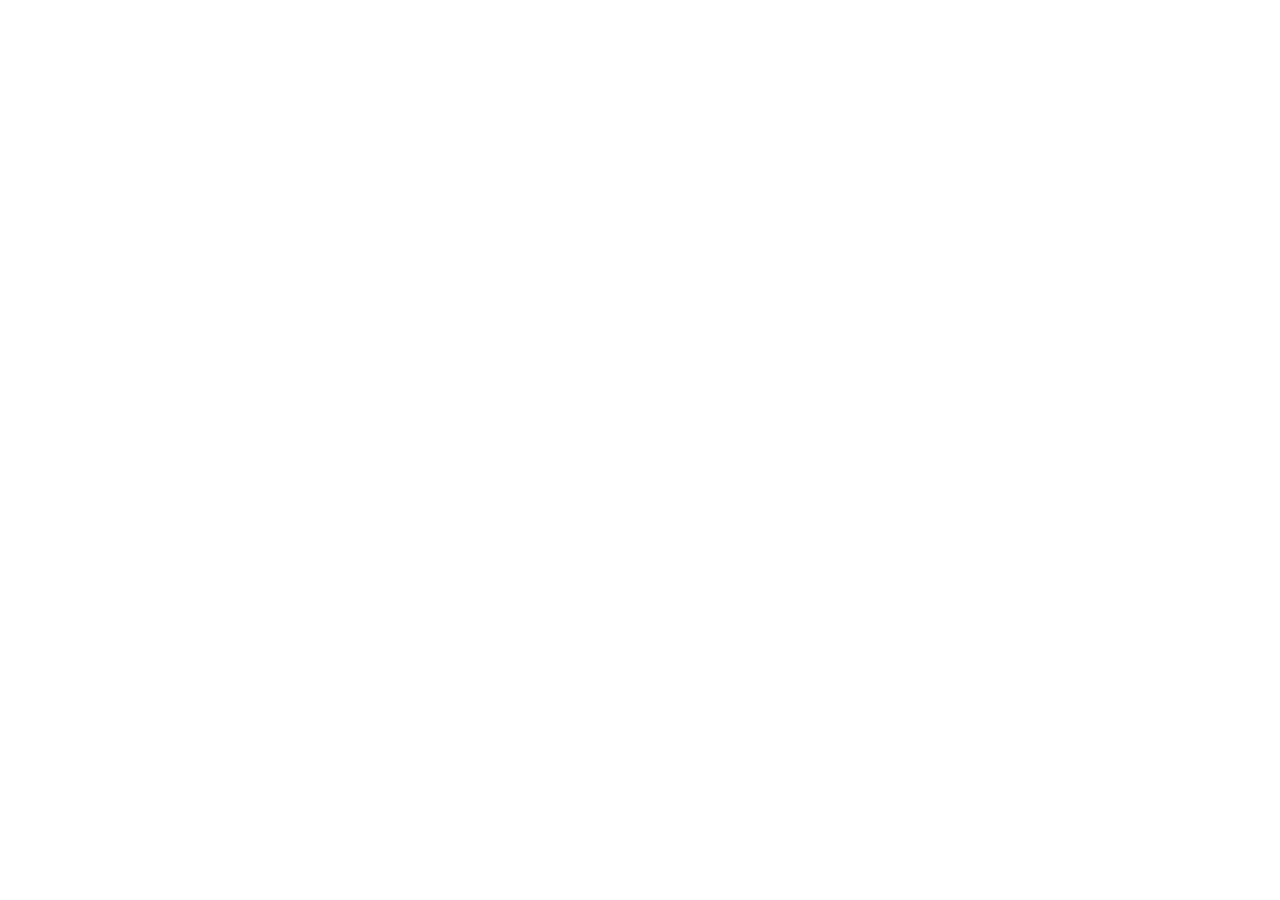
==== eventFlow/index.html @ 024bd6c7 "first commit" ====
<!DOCTYPE html>
 <html lang="en">
 <head>
    <meta charset="UTF-8">
    <meta name="viewport" content="width=device-width, initial-scale=1.0">
    <title>Document</title>
 </head>
 <body>
    
 </body>
 </html>
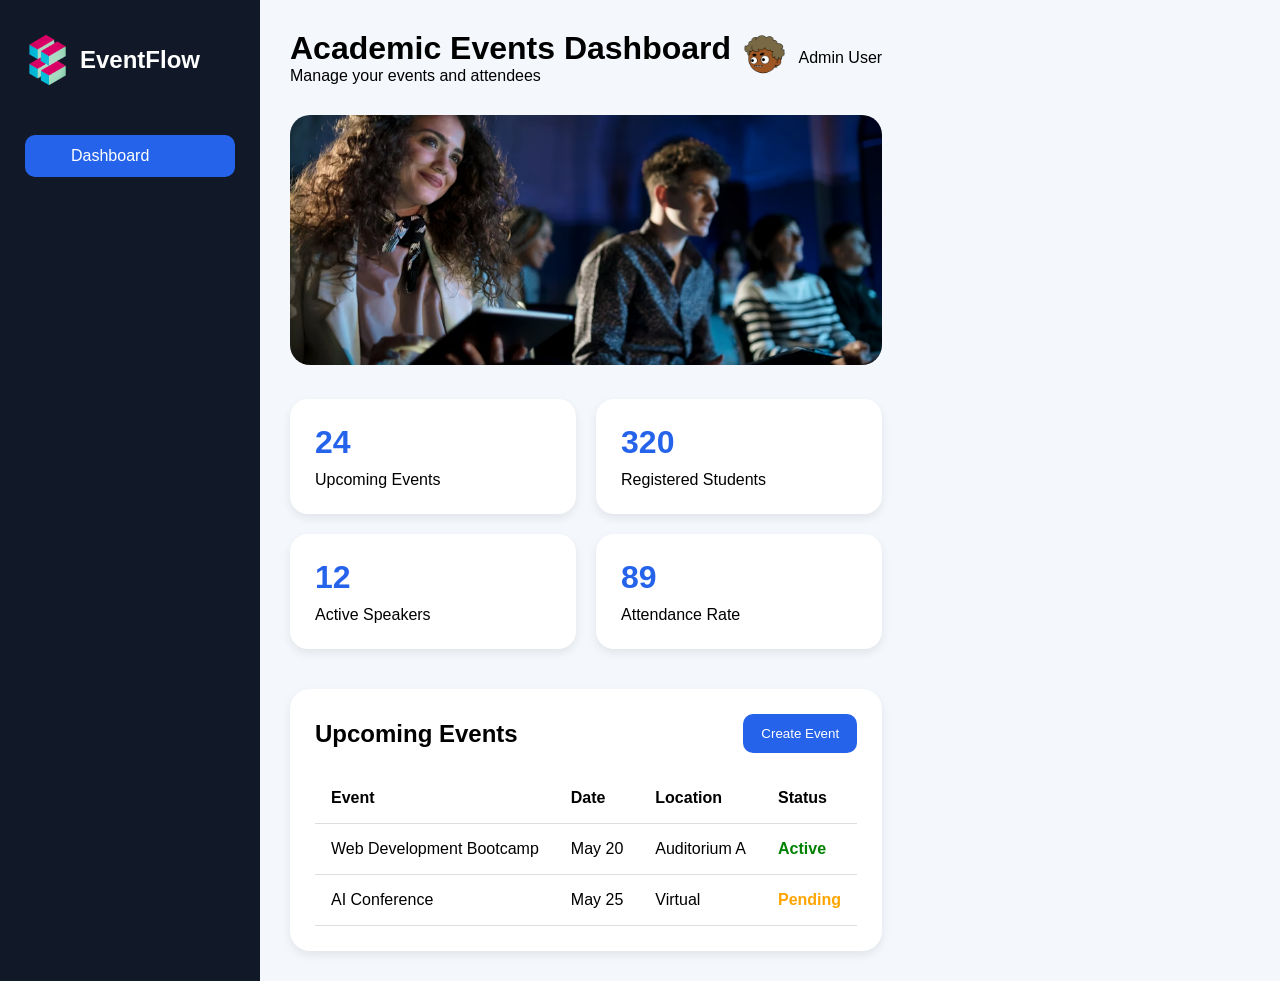
==== commit a94f054b: "feat finished control panel and dynamic view insertion" ====
--- a/eventFlow/index.html
+++ b/eventFlow/index.html
@@ -1,11 +1,21 @@
- <!DOCTYPE html>
- <html lang="en">
- <head>
+<!DOCTYPE html>
+<html lang="en">
+<head>
+
     <meta charset="UTF-8">
     <meta name="viewport" content="width=device-width, initial-scale=1.0">
-    <title>Document</title>
- </head>
- <body>
-    
- </body>
- </html>
+
+    <title>EventFlow</title>
+
+    <link rel="stylesheet" href="css/dashboard.css">
+
+</head>
+
+<body>
+
+    <div id="app"></div>
+
+    <script src="js/dashboard.js"></script>
+
+</body>
+</html>
--- a/eventFlow/css/dashboard.css
+++ b/eventFlow/css/dashboard.css
@@ -0,0 +1,203 @@
+*{
+    margin:0;
+    padding:0;
+    box-sizing:border-box;
+    font-family:Arial, Helvetica, sans-serif;
+}
+
+body{
+    display:flex;
+    background:#f4f7fb;
+    min-height:100vh;
+}
+
+/* SIDEBAR */
+
+.sidebar{
+    width:260px;
+    background:#111827;
+    color:white;
+    padding:25px;
+}
+
+.logo-container{
+    display:flex;
+    align-items:center;
+    gap:10px;
+    margin-bottom:40px;
+}
+
+.logo-container img{
+    width:45px;
+}
+
+.sidebar nav{
+    display:flex;
+    flex-direction:column;
+    gap:20px;
+}
+
+.sidebar nav a{
+    color:white;
+    text-decoration:none;
+    display:flex;
+    align-items:center;
+    gap:12px;
+    padding:12px;
+    border-radius:10px;
+    transition:0.3s;
+}
+
+.sidebar nav a:hover{
+    background:#1f2937;
+}
+
+.sidebar nav img{
+    width:22px;
+}
+
+/* MAIN */
+
+.main-content{
+    flex:1;
+    padding:30px;
+}
+
+/* TOPBAR */
+
+.topbar{
+    display:flex;
+    justify-content:space-between;
+    align-items:center;
+    margin-bottom:30px;
+}
+
+.profile{
+    display:flex;
+    align-items:center;
+    gap:10px;
+}
+
+.profile img{
+    width:50px;
+    border-radius:50%;
+}
+
+/* BANNER */
+
+.banner img{
+    width:100%;
+    height:250px;
+    object-fit:cover;
+    border-radius:20px;
+    margin-bottom:30px;
+}
+
+/* CARDS */
+
+.cards{
+    display:grid;
+    grid-template-columns:repeat(auto-fit, minmax(220px,1fr));
+    gap:20px;
+    margin-bottom:40px;
+}
+
+.card{
+    background:white;
+    padding:25px;
+    border-radius:18px;
+    box-shadow:0 4px 10px rgba(0,0,0,0.08);
+}
+
+.card h3{
+    font-size:2rem;
+    margin-bottom:10px;
+    color:#2563eb;
+}
+
+/* TABLE */
+
+.table-section{
+    background:white;
+    padding:25px;
+    border-radius:20px;
+    box-shadow:0 4px 10px rgba(0,0,0,0.08);
+}
+
+.table-header{
+    display:flex;
+    justify-content:space-between;
+    align-items:center;
+    margin-bottom:20px;
+}
+
+.table-header button{
+    background:#2563eb;
+    color:white;
+    border:none;
+    padding:12px 18px;
+    border-radius:10px;
+    cursor:pointer;
+}
+
+table{
+    width:100%;
+    border-collapse:collapse;
+}
+
+th, td{
+    padding:16px;
+    text-align:left;
+    border-bottom:1px solid #ddd;
+}
+
+.active{
+    color:green;
+    font-weight:bold;
+}
+
+.pending{
+    color:orange;
+    font-weight:bold;
+}
+
+/* RESPONSIVE */
+
+@media(max-width:900px){
+
+    body{
+        flex-direction:column;
+    }
+
+    .sidebar{
+        width:100%;
+    }
+
+    .topbar{
+        flex-direction:column;
+        align-items:flex-start;
+        gap:20px;
+    }
+
+}
+
+.dashboard-container{
+    display:flex;
+    min-height:100vh;
+}
+
+.active-link{
+    background:#2563eb;
+}
+
+.card{
+    transition:0.3s;
+}
+
+.card:hover{
+    transform:translateY(-5px);
+}
+
+.table-header button:hover{
+    background:#1d4ed8;
+}
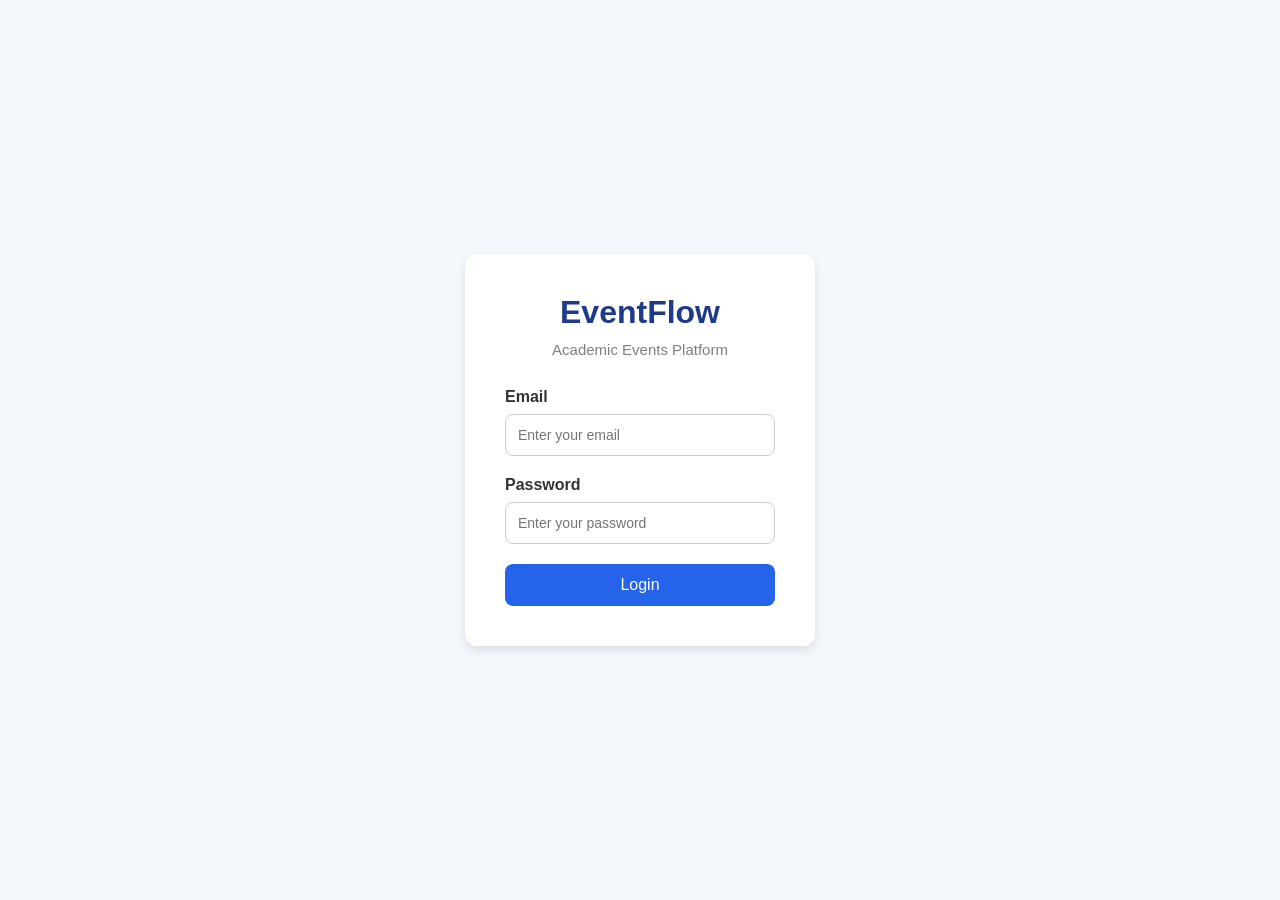
==== commit bc4f177f: "feat: Dynamically inject the screen into the index using JS" ====
--- a/eventFlow/index.html
+++ b/eventFlow/index.html
@@ -1,21 +1,20 @@
 <!DOCTYPE html>
 <html lang="en">
 <head>
-
     <meta charset="UTF-8">
     <meta name="viewport" content="width=device-width, initial-scale=1.0">
-
     <title>EventFlow</title>
 
-    <link rel="stylesheet" href="css/dashboard.css">
-
+    <!-- CSS -->
+    <link rel="stylesheet" href="css/login.css">
 </head>
-
 <body>
 
+    <!-- Aquí se inyecta login -->
     <div id="app"></div>
 
-    <script src="js/dashboard.js"></script>
+    <!-- JS -->
+    <script src="js/login.js"></script>
 
 </body>
-</html>
+</html>
--- a/eventFlow/css/login.css
+++ b/eventFlow/css/login.css
@@ -0,0 +1,97 @@
+/* Reset */
+*{
+    margin: 0;
+    padding: 0;
+    box-sizing: border-box;
+}
+
+/* Body principal */
+body{
+    font-family: Arial, Helvetica, sans-serif;
+    background-color: #f4f7fb;
+    height: 100vh;
+    display: flex;
+    justify-content: center;
+    align-items: center;
+}
+
+/* Contenedor login */
+.login-container{
+    width: 100%;
+    display: flex;
+    justify-content: center;
+    align-items: center;
+}
+
+/* Tarjeta login */
+.login-card{
+    width: 350px;
+    background-color: white;
+    padding: 40px;
+    border-radius: 12px;
+    box-shadow: 0 4px 10px rgba(0,0,0,0.1);
+}
+
+/* Título */
+.login-card h1{
+    text-align: center;
+    color: #1e3a8a;
+    margin-bottom: 10px;
+    font-size: 32px;
+}
+
+/* Subtítulo */
+.subtitle{
+    text-align: center;
+    color: gray;
+    margin-bottom: 30px;
+    font-size: 15px;
+}
+
+/* Grupo formulario */
+.form-group{
+    margin-bottom: 20px;
+}
+
+/* Labels */
+.form-group label{
+    display: block;
+    margin-bottom: 8px;
+    font-weight: bold;
+    color: #333;
+}
+
+/* Inputs */
+.form-group input{
+    width: 100%;
+    padding: 12px;
+    border: 1px solid #ccc;
+    border-radius: 8px;
+    font-size: 14px;
+    transition: 0.3s;
+}
+
+/* Focus inputs */
+.form-group input:focus{
+    outline: none;
+    border-color: #2563eb;
+    box-shadow: 0 0 5px rgba(37, 99, 235, 0.3);
+}
+
+/* Botón */
+button{
+    width: 100%;
+    padding: 12px;
+    border: none;
+    border-radius: 8px;
+    background-color: #2563eb;
+    color: white;
+    font-size: 16px;
+    cursor: pointer;
+    transition: 0.3s;
+}
+
+/* Hover botón */
+button:hover{
+    background-color: #1d4ed8;
+}
